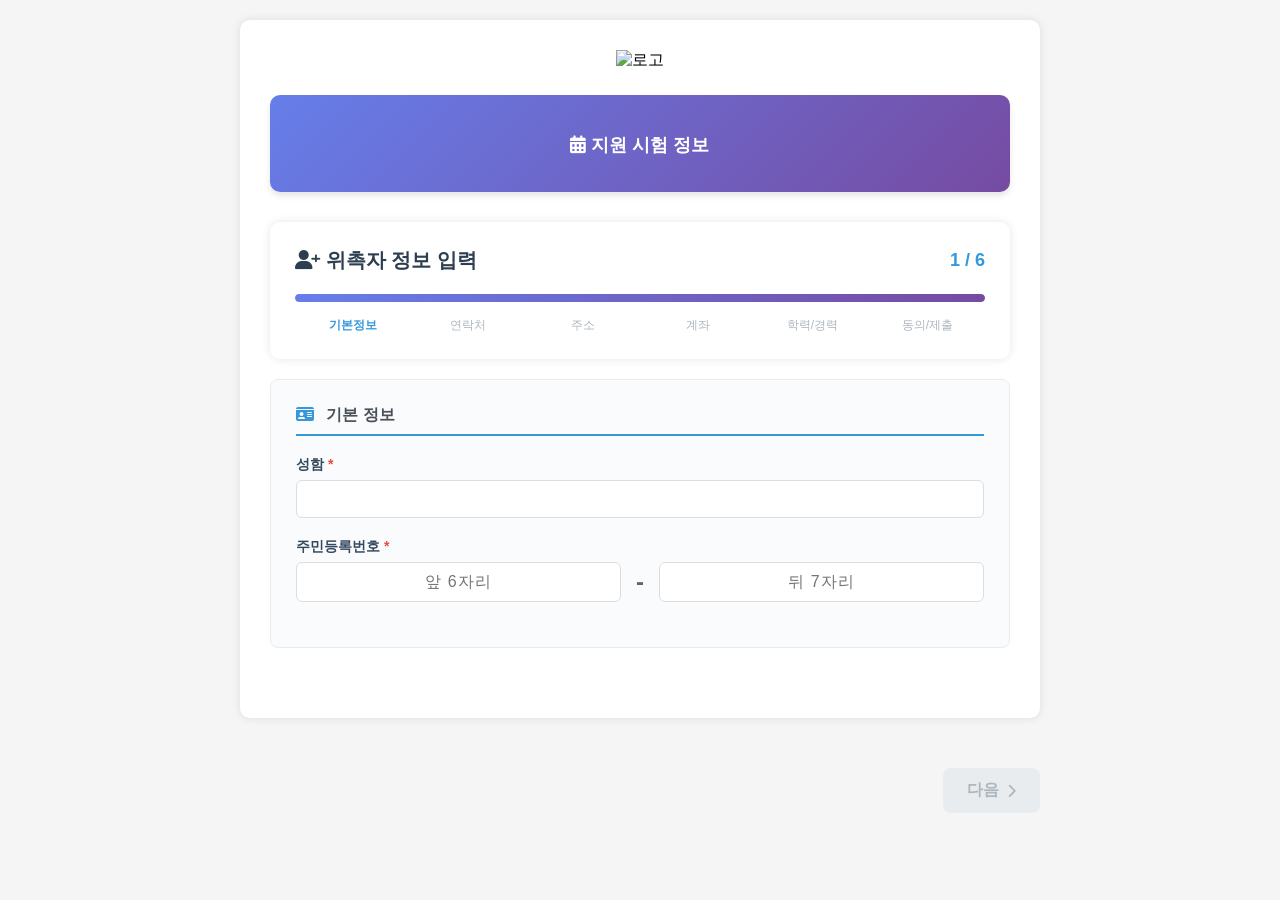
==== client_info/applicant/index.html @ a2eee459 "feat: 위촉자 정보 입력을 단계별 폼으로 리디자인 ## 주요 개선사항 - 모바일 친화적인 단계별 입력 방식으로 전환 (6단계) - 이메일 주소를 기본 정보에서 연락처 정보 섹션" ====
<!DOCTYPE html>
<html lang="ko">
  <head>
    <meta charset="UTF-8" />
    <meta name="viewport" content="width=device-width, initial-scale=1.0" />
    <title>오너스경영연구소 - 위촉자 정보 입력</title>
    <link rel="stylesheet" href="style.css" />
    <!-- Font Awesome 추가 -->
    <link rel="stylesheet" href="https://cdnjs.cloudflare.com/ajax/libs/font-awesome/6.4.0/css/all.min.css" />
    <script src="https://cdn.jsdelivr.net/npm/crypto-js@4.1.1/crypto-js.min.js"></script>
    <script type="module" src="../common/config/config.js"></script>
    <script type="module" src="script.js"></script>
    <!-- Open Graph & Twitter Card for SNS 썸네일 -->
    <meta property="og:title" content="오너스경영연구소 - 위촉자 정보 입력" />
    <meta property="og:description" content="오너스경영연구소 위촉자 정보 입력 페이지입니다." />
    <meta
      property="og:image"
      content="https://client-insurance-42400.web.app/owners_logo.png"
    />
    <meta property="og:url" content="https://client-insurance-42400.web.app/applicant/" />
    <meta property="og:type" content="website" />
    <meta name="twitter:card" content="summary_large_image" />
    <meta name="twitter:title" content="오너스경영연구소 - 위촉자 정보 입력" />
    <meta
      name="twitter:description"
      content="오너스경영연구소 위촉자 정보 입력 페이지입니다."
    />
    <meta
      name="twitter:image"
      content="https://client-insurance-42400.web.app/owners_logo.png"
    />
  </head>
  <body>
    <div class="container">
      <div class="logo-area" style="text-align:center; margin-bottom:24px;">
        <img src="../common/assets/owners_logo.png" alt="로고" style="height: 130px;" />
      </div>
      
      <!-- 시험 정보 표시 영역 -->
      <div id="exam-info" class="exam-info-section">
        <h3><i class="fas fa-calendar-alt"></i> 지원 시험 정보</h3>
        <div id="exam-details">
          <!-- 시험 정보가 동적으로 표시됩니다 -->
        </div>
      </div>

      <!-- 진행률 표시 바 -->
      <div class="progress-container">
        <div class="progress-header">
          <h3><i class="fas fa-user-plus"></i> 위촉자 정보 입력</h3>
          <div class="step-indicator">
            <span id="current-step">1</span> / <span id="total-steps">6</span>
          </div>
        </div>
        <div class="progress-bar">
          <div class="progress-fill" id="progress-fill"></div>
        </div>
        <div class="step-labels">
          <span class="step-label active" data-step="1">기본정보</span>
          <span class="step-label" data-step="2">연락처</span>
          <span class="step-label" data-step="3">주소</span>
          <span class="step-label" data-step="4">계좌</span>
          <span class="step-label" data-step="5">학력/경력</span>
          <span class="step-label" data-step="6">동의/제출</span>
        </div>
      </div>

      <form id="applicantInfoForm">
        
        <!-- 1단계: 기본 정보 -->
        <div class="step-section active" data-step="1">
          <div class="form-section">
            <h4><i class="fas fa-id-card"></i> 기본 정보</h4>
            
            <div class="form-group">
              <label for="name" class="required">성함</label>
              <input type="text" id="name" name="name" />
              <div class="error-message" id="name-error">성함을 입력해주세요.</div>
            </div>

            <div class="form-group">
              <label for="ssn" class="required">주민등록번호</label>
              <div class="ssn-group">
                <input
                  type="tel"
                  id="ssnFront"
                  name="ssnFront"
                  maxlength="6"
                  pattern="[0-9]*"
                  inputmode="numeric"
                  placeholder="앞 6자리"
                />
                <span>-</span>
                <input
                  type="tel"
                  id="ssnBack"
                  name="ssnBack"
                  maxlength="7"
                  pattern="[0-9]*"
                  inputmode="numeric"
                  placeholder="뒤 7자리"
                />
              </div>
              <div class="error-message" id="ssn-error">
                주민등록번호를 입력해주세요.
              </div>
            </div>
          </div>
        </div>

        <!-- 2단계: 연락처 정보 -->
        <div class="step-section" data-step="2">
          <div class="form-section">
            <h4><i class="fas fa-phone"></i> 연락처 정보</h4>
            
            <div class="form-group">
              <label for="phone" class="required">핸드폰번호</label>
              <div class="phone-group">
                <select id="phoneCarrier" name="phoneCarrier">
                  <option value="">통신사</option>
                  <option value="SKT">SKT</option>
                  <option value="KT">KT</option>
                  <option value="LG">LG U+</option>
                  <option value="SKT알뜰">SKT알뜰</option>
                  <option value="KT알뜰">KT알뜰</option>
                  <option value="LG알뜰">LG U+알뜰</option>
                </select>
                <input
                  type="tel"
                  id="phone"
                  name="phone"
                  maxlength="13"
                  placeholder="01000000000"
                />
              </div>
              <div class="error-message" id="phoneCarrier-error">
                통신사를 선택해주세요.
              </div>
              <div class="error-message" id="phone-error">
                핸드폰번호를 입력해주세요.
              </div>
            </div>

            <div class="form-group">
              <label for="email" class="required">이메일 주소</label>
              <input type="email" id="email" name="email" placeholder="example@example.com" />
              <div class="error-message" id="email-error">이메일 주소를 입력해주세요.</div>
            </div>
          </div>
        </div>

        <!-- 3단계: 주소 정보 -->
        <div class="step-section" data-step="3">
          <div class="form-section">
            <h4><i class="fas fa-home"></i> 주소 정보</h4>
            
            <div class="form-group">
              <label for="address" class="required">자택 주소</label>
              <div class="address-group">
                <input type="text" id="postcode" placeholder="우편번호" readonly />
                <button type="button" onclick="execDaumPostcode()">
                  주소 검색
                </button>
              </div>
              <input
                type="text"
                id="address"
                name="address"
                placeholder="기본주소"
                readonly
              />
              <input
                type="text"
                id="addressDetail"
                name="addressDetail"
                class="address-detail"
                placeholder="상세주소"
              />
              <div class="error-message" id="address-error">
                주소를 입력해주세요.
              </div>
            </div>
          </div>
        </div>

        <!-- 4단계: 계좌 정보 -->
        <div class="step-section" data-step="4">
          <div class="form-section">
            <h4><i class="fas fa-university"></i> 계좌 정보</h4>
          
          <div class="form-group">
            <label for="bank" class="required">은행</label>
            <select id="bank" name="bank">
              <option value="">은행 선택</option>
              <option value="KB국민은행">KB국민은행</option>
              <option value="신한은행">신한은행</option>
              <option value="우리은행">우리은행</option>
              <option value="하나은행">하나은행</option>
              <option value="IBK기업은행">IBK기업은행</option>
              <option value="농협은행">농협은행</option>
              <option value="카카오뱅크">카카오뱅크</option>
              <option value="토스뱅크">토스뱅크</option>
              <option value="SC제일은행">SC제일은행</option>
              <option value="씨티은행">씨티은행</option>
              <option value="DGB대구은행">DGB대구은행</option>
              <option value="부산은행">부산은행</option>
              <option value="경남은행">경남은행</option>
              <option value="광주은행">광주은행</option>
              <option value="전북은행">전북은행</option>
              <option value="제주은행">제주은행</option>
              <option value="케이뱅크">케이뱅크</option>
              <option value="새마을금고">새마을금고</option>
              <option value="신협">신협</option>
              <option value="우체국">우체국</option>
            </select>
            <div class="error-message" id="bank-error">은행을 선택해주세요.</div>
          </div>

          <div class="form-group">
            <label for="accountNumber" class="required">계좌번호</label>
            <input type="text" id="accountNumber" name="accountNumber" placeholder="- 없이 숫자만 입력" />
            <div class="error-message" id="accountNumber-error">계좌번호를 입력해주세요.</div>
          </div>

          <div class="form-group">
            <label for="accountHolder" class="required">예금주</label>
            <input type="text" id="accountHolder" name="accountHolder" />
            <div class="error-message" id="accountHolder-error">예금주를 입력해주세요.</div>
          </div>
          </div>
        </div>

        <!-- 5단계: 학력 및 경력 정보 -->
        <div class="step-section" data-step="5">
          <div class="form-section">
            <h4><i class="fas fa-graduation-cap"></i> 학력 및 경력 정보</h4>
          
          <div class="form-group">
            <label for="education" class="required">최종 학력</label>
            <select id="education" name="education">
              <option value="">학력 선택</option>
              <option value="고등학교 졸업">고등학교 졸업</option>
              <option value="전문대학 졸업">전문대학 졸업</option>
              <option value="4년제 대학교 졸업">4년제 대학교 졸업</option>
              <option value="대학원 석사">대학원 석사</option>
              <option value="대학원 박사">대학원 박사</option>
              <option value="기타">기타</option>
            </select>
            <div class="error-message" id="education-error">최종 학력을 선택해주세요.</div>
          </div>

          <div class="form-group">
            <label for="major">전공 (선택)</label>
            <input type="text" id="major" name="major" placeholder="전공 분야" />
          </div>

          <div class="form-group">
            <label for="experience" class="required">경력 구분</label>
            <div class="radio-group">
              <label class="radio-label">
                <input type="radio" name="experience" value="신입" id="experience-new" />
                <span class="radio-custom"></span>
                신입
              </label>
              <label class="radio-label">
                <input type="radio" name="experience" value="경력" id="experience-experienced" />
                <span class="radio-custom"></span>
                경력
              </label>
            </div>
            <div class="error-message" id="experience-error">경력 구분을 선택해주세요.</div>
          </div>

          <div class="form-group" id="experienceDetail" style="display: none;">
            <label for="experienceYears">경력 연수</label>
            <select id="experienceYears" name="experienceYears">
              <option value="">선택해주세요</option>
              <option value="1년 미만">1년 미만</option>
              <option value="1-2년">1-2년</option>
              <option value="3-5년">3-5년</option>
              <option value="6-10년">6-10년</option>
              <option value="10년 이상">10년 이상</option>
            </select>
          </div>

          <div class="form-group" id="previousCompany" style="display: none;">
            <label for="prevCompany">이전 회사명</label>
            <input type="text" id="prevCompany" name="prevCompany" placeholder="이전 직장명" />
          </div>
          </div>
        </div>

        <!-- 6단계: 개인정보 동의 및 제출 -->
        <div class="step-section" data-step="6">
          <div class="consent-section">
          <div class="consent-row">
            <div class="consent-left">
              <span
                class="check-icon"
                id="agree1-icon"
                tabindex="0"
                onclick="toggleConsent('agree1')"
              >
                <svg width="20" height="20" viewBox="0 0 20 20">
                  <polyline
                    points="4,11 9,16 16,5"
                    fill="none"
                    stroke="currentColor"
                    stroke-width="2"
                  />
                </svg>
              </span>
              <input
                type="checkbox"
                id="agree1"
                name="agree1"
                style="display: none"
              />
              <span class="required-text">[필수]</span>
              <span class="consent-title">개인정보 수집 및 이용 동의</span>
            </div>
            <div class="consent-right">
              <button
                type="button"
                class="consent-view"
                onclick="openModal('modal1')"
              >
                전체 &gt;
              </button>
            </div>
          </div>
          <div class="error-message" id="agree1-error">
            개인정보 수집 및 이용에 동의해주세요.
          </div>
        </div>

        <!-- 모달 1: 수집 이용 동의 -->
        <div id="modal1" class="modal">
          <div class="modal-content">
            <span class="close" onclick="closeModal('modal1')">&times;</span>
            <h3>개인정보 수집 및 이용 동의</h3>
            <p>
              1. 수집하는 개인정보 항목 <br />
              • 성명, 주민등록번호, 연락처(휴대폰), 주소 <br />
              • 이메일 주소 <br />
              • 계좌정보(은행, 계좌번호, 예금주) <br />
              • 학력 및 경력 정보 <br />
              <br />
              2. 수집·이용 목적 <br />
              • 위촉자 자격시험 신청 및 관리 <br />
              • 자격 취득 후 위촉 계약 체결 <br />
              • 본인 확인 및 위촉자 관리 <br />
              • 수수료 지급을 위한 계좌 정보 관리 <br />
              <br />
              3. 보유 및 이용 기간 <br />
              • 수집일로부터 3년간 <br />
              • 단, 관계 법령에 의해 보존이 필요한 경우 해당 기간 동안 보관
              <br />
              <br />
              4. 동의 거부 권리 및 불이익 안내 <br />
              • 귀하는 개인정보 수집·이용에 대한 동의를 거부하실 수 있습니다.
              <br />
              • 다만, 동의하지 않으실 경우 위촉자 자격시험 신청이 제한될 수
              있습니다.
            </p>
          </div>
        </div>

            <!-- 제출 버튼 -->
            <div class="form-group">
              <button type="submit" class="submit-btn">
                <i class="fas fa-paper-plane"></i> 제출하기
              </button>
            </div>
          </div>
        </div>

        <!-- 네비게이션 버튼들 -->
        <div class="step-navigation">
          <button type="button" id="prev-btn" class="nav-btn prev-btn" style="display: none;">
            <i class="fas fa-chevron-left"></i> 이전
          </button>
          <button type="button" id="next-btn" class="nav-btn next-btn" disabled>
            다음 <i class="fas fa-chevron-right"></i>
          </button>
        </div>
      </form>
    </div>

    <!-- 숨겨진 입력 필드들 (URL 파라미터에서 가져온 값들) -->
    <input type="hidden" id="examId" name="examId" />
    <input type="hidden" id="managerCode" name="managerCode" />

    <script src="//t1.daumcdn.net/mapjsapi/bundle/postcode/prod/postcode.v2.js"></script>
  </body>
</html>
---- client_info/applicant/style.css ----
body {
  font-family: "Noto Sans KR", sans-serif;
  max-width: 800px;
  margin: 0 auto;
  padding: 20px;
  background-color: #f5f5f5;
}

.container {
  background-color: white;
  padding: 30px;
  border-radius: 10px;
  box-shadow: 0 0 10px rgba(0, 0, 0, 0.1);
}

h3 {
  color: #2c3e50;
  text-align: center;
  margin-bottom: 30px;
  font-size: 24px;
}

/* 진행률 표시 바 */
.progress-container {
  background: white;
  padding: 25px;
  border-radius: 10px;
  margin-bottom: 20px;
  box-shadow: 0 0 10px rgba(0, 0, 0, 0.1);
}

.progress-header {
  display: flex;
  justify-content: space-between;
  align-items: center;
  margin-bottom: 20px;
}

.progress-header h3 {
  margin: 0;
  font-size: 20px;
}

.step-indicator {
  font-size: 18px;
  font-weight: 600;
  color: #3498db;
}

.progress-bar {
  width: 100%;
  height: 8px;
  background-color: #e9ecef;
  border-radius: 10px;
  overflow: hidden;
  margin-bottom: 15px;
}

.progress-fill {
  height: 100%;
  background: linear-gradient(90deg, #667eea 0%, #764ba2 100%);
  transition: width 0.3s ease;
  border-radius: 10px;
}

.step-labels {
  display: flex;
  justify-content: space-between;
  align-items: center;
  font-size: 12px;
  font-weight: 500;
}

.step-label {
  color: #adb5bd;
  transition: color 0.3s ease;
  text-align: center;
  flex: 1;
}

.step-label.active {
  color: #3498db;
  font-weight: 600;
}

.step-label.completed {
  color: #27ae60;
}

/* 단계별 섹션 */
.step-section {
  display: none;
  animation: fadeIn 0.3s ease-in-out;
}

.step-section.active {
  display: block;
}

@keyframes fadeIn {
  from {
    opacity: 0;
    transform: translateY(20px);
  }
  to {
    opacity: 1;
    transform: translateY(0);
  }
}

/* 네비게이션 버튼 */
.step-navigation {
  display: flex;
  justify-content: space-between;
  align-items: center;
  margin-top: 30px;
  padding: 20px 0;
}

.nav-btn {
  padding: 12px 24px;
  border: none;
  border-radius: 8px;
  font-size: 16px;
  font-weight: 600;
  cursor: pointer;
  transition: all 0.3s ease;
  display: flex;
  align-items: center;
  gap: 8px;
}

.prev-btn {
  background: #6c757d;
  color: white;
}

.prev-btn:hover:not(:disabled) {
  background: #545b62;
  transform: translateY(-1px);
}

.next-btn {
  background: linear-gradient(135deg, #667eea 0%, #764ba2 100%);
  color: white;
  margin-left: auto;
}

.next-btn:hover:not(:disabled) {
  transform: translateY(-1px);
  box-shadow: 0 4px 15px rgba(102, 126, 234, 0.3);
}

.nav-btn:disabled {
  background: #e9ecef;
  color: #adb5bd;
  cursor: not-allowed;
  transform: none;
}

.nav-btn i {
  font-size: 14px;
}

/* 시험 정보 섹션 */
.exam-info-section {
  background: linear-gradient(135deg, #667eea 0%, #764ba2 100%);
  color: white;
  padding: 20px;
  border-radius: 10px;
  margin-bottom: 30px;
  box-shadow: 0 4px 6px rgba(0, 0, 0, 0.1);
}

.exam-info-section h3 {
  color: white;
  margin-bottom: 15px;
  font-size: 18px;
}

.exam-info-section .exam-details {
  display: flex;
  flex-direction: column;
  gap: 8px;
}

.exam-info-section .exam-item {
  display: flex;
  align-items: center;
  gap: 10px;
  font-size: 14px;
}

.exam-info-section .exam-item i {
  width: 16px;
  text-align: center;
}

/* 폼 섹션 */
.form-section {
  margin-bottom: 40px;
  border: 1px solid #e9ecef;
  border-radius: 8px;
  padding: 25px;
  background: #fafbfc;
}

.form-section h4 {
  color: #495057;
  margin: 0 0 20px 0;
  font-size: 16px;
  font-weight: 600;
  border-bottom: 2px solid #3498db;
  padding-bottom: 8px;
}

.form-section h4 i {
  margin-right: 8px;
  color: #3498db;
}

.form-group {
  margin-bottom: 20px;
}

.form-row {
  display: flex;
  gap: 20px;
  margin-bottom: 20px;
}

.form-row .form-group {
  flex: 1;
  margin-bottom: 0;
}

/* 라벨 */
label {
  display: block;
  margin-bottom: 6px;
  color: #34495e;
  font-weight: bold;
  font-size: 14px;
}

.required::after {
  content: " *";
  color: #e74c3c;
}

/* 입력 필드 */
input[type="text"],
input[type="tel"],
input[type="email"],
input[type="number"],
textarea,
select {
  width: 100%;
  padding: 10px;
  border: 1px solid #ddd;
  border-radius: 6px;
  box-sizing: border-box;
  font-size: 14px;
  transition: border-color 0.3s, box-shadow 0.3s;
}

input[type="text"]:focus,
input[type="tel"]:focus,
input[type="email"]:focus,
input[type="number"]:focus,
textarea:focus,
select:focus {
  outline: none;
  border-color: #3498db;
  box-shadow: 0 0 0 3px rgba(52, 152, 219, 0.1);
}

/* 주민등록번호 그룹 */
.ssn-group {
  display: flex;
  gap: 15px;
  align-items: center;
  width: 100%;
}

.ssn-group input {
  text-align: center;
  font-size: 16px;
  font-weight: 500;
  letter-spacing: 1px;
  flex: 1;
  min-width: 0;
}

.ssn-group span {
  font-size: 24px;
  color: #666;
  font-weight: bold;
  flex-shrink: 0;
}

/* 전화번호 그룹 */
.phone-group {
  display: flex;
  gap: 10px;
  align-items: center;
}

.phone-group select {
  width: 120px;
  flex-shrink: 0;
}

.phone-group input {
  flex: 1;
  min-width: 0;
}

/* 주소 그룹 */
.address-group {
  display: flex;
  gap: 10px;
  margin-bottom: 10px;
  align-items: flex-start;
}

.address-group input[type="text"] {
  flex: 1;
  height: 40px;
}

.address-group button {
  width: auto;
  height: 40px;
  background-color: #3498db;
  color: white;
  border: none;
  border-radius: 6px;
  padding: 0 20px;
  font-size: 14px;
  font-weight: 600;
  cursor: pointer;
  transition: background 0.2s;
  white-space: nowrap;
  margin: 0;
}

.address-group button:hover {
  background-color: #2980b9;
}

.address-detail {
  margin-top: 10px;
}

/* 라디오 버튼 그룹 */
.radio-group {
  display: flex;
  gap: 30px;
  align-items: center;
}

.radio-label {
  display: flex;
  align-items: center;
  cursor: pointer;
  font-weight: normal;
  margin-bottom: 0;
}

.radio-label input[type="radio"] {
  display: none;
}

.radio-custom {
  width: 18px;
  height: 18px;
  border: 2px solid #ddd;
  border-radius: 50%;
  margin-right: 8px;
  display: flex;
  align-items: center;
  justify-content: center;
  transition: all 0.3s;
}

.radio-label input[type="radio"]:checked + .radio-custom {
  border-color: #3498db;
  background-color: #3498db;
}

.radio-label input[type="radio"]:checked + .radio-custom::after {
  content: '';
  width: 8px;
  height: 8px;
  border-radius: 50%;
  background-color: white;
}

/* 동의 섹션 */
.consent-section {
  background: #f8f9fa;
  padding: 20px;
  border-radius: 8px;
  margin: 30px 0;
  border: 1px solid #e9ecef;
}

.consent-row {
  display: flex;
  justify-content: space-between;
  align-items: center;
  margin-bottom: 10px;
}

.consent-left {
  display: flex;
  align-items: center;
  gap: 10px;
  flex: 1;
}

.consent-right {
  margin-left: 20px;
}

.check-icon {
  width: 24px;
  height: 24px;
  border: 2px solid #ddd;
  border-radius: 4px;
  display: flex;
  align-items: center;
  justify-content: center;
  cursor: pointer;
  transition: all 0.3s;
  color: transparent;
}

.check-icon.checked {
  background-color: #3498db;
  border-color: #3498db;
  color: white;
}

.required-text {
  color: #e74c3c;
  font-weight: bold;
  font-size: 12px;
}

.consent-title {
  font-weight: 600;
  color: #2c3e50;
}

.consent-view {
  background: none;
  border: none;
  color: #3498db;
  font-size: 14px;
  font-weight: 600;
  cursor: pointer;
  padding: 0;
  margin: 0;
  width: auto;
  text-decoration: underline;
}

.consent-view:hover {
  color: #2980b9;
}

/* 에러 메시지 */
.error-message {
  color: #e74c3c;
  font-size: 12px;
  margin-top: 5px;
  display: none;
}

.error-message.show {
  display: block;
}

input.error,
select.error,
textarea.error {
  border-color: #e74c3c;
  background-color: #fff5f5;
}

/* 제출 버튼 */
.submit-btn {
  width: 100%;
  background: linear-gradient(135deg, #667eea 0%, #764ba2 100%);
  color: white;
  padding: 16px;
  border: none;
  border-radius: 8px;
  cursor: pointer;
  font-size: 18px;
  font-weight: 600;
  margin-top: 32px;
  transition: all 0.3s;
  box-shadow: 0 4px 15px rgba(102, 126, 234, 0.3);
}

.submit-btn:hover {
  transform: translateY(-2px);
  box-shadow: 0 6px 20px rgba(102, 126, 234, 0.4);
}

.submit-btn i {
  margin-right: 8px;
}

/* 모달 */
.modal {
  display: none;
  position: fixed;
  z-index: 1000;
  padding-top: 80px;
  left: 0;
  top: 0;
  width: 100%;
  height: 100%;
  overflow: auto;
  background-color: rgba(0, 0, 0, 0.5);
}

.modal-content {
  background-color: white;
  margin: auto;
  padding: 30px;
  border-radius: 10px;
  width: 95%;
  max-width: 600px;
  box-shadow: 0 5px 15px rgba(0, 0, 0, 0.3);
}

.modal-content h3 {
  color: #2c3e50;
  margin-bottom: 20px;
  text-align: left;
}

.modal-content p {
  line-height: 1.6;
  color: #555;
}

.close {
  color: #aaa;
  float: right;
  font-size: 28px;
  cursor: pointer;
  margin-top: -10px;
}

.close:hover {
  color: #333;
}

/* 반응형 디자인 */
@media (max-width: 768px) {
  body {
    padding: 10px;
  }
  
  .container {
    padding: 20px;
  }
  
  .form-section {
    padding: 20px;
  }
  
  .form-row {
    flex-direction: column;
    gap: 0;
  }
  
  .form-row .form-group {
    margin-bottom: 20px;
  }
  
  .ssn-group {
    gap: 10px;
  }
  
  .ssn-group input {
    font-size: 16px;
  }
  
  .ssn-group span {
    font-size: 20px;
  }
  
  .phone-group {
    flex-direction: column;
    align-items: stretch;
    gap: 10px;
  }
  
  .phone-group select,
  .phone-group input {
    width: 100%;
  }
  
  .address-group {
    flex-direction: column;
  }
  
  .address-group input,
  .address-group button {
    width: 100%;
  }
  
  .radio-group {
    flex-direction: column;
    align-items: flex-start;
    gap: 15px;
  }
  
  .consent-row {
    flex-direction: column;
    align-items: flex-start;
    gap: 10px;
  }
  
  .consent-right {
    margin-left: 0;
    align-self: flex-end;
  }
  
  .exam-info-section {
    padding: 15px;
  }
  
  .exam-info-section .exam-item {
    font-size: 13px;
  }
  
  /* 진행률 바 모바일 */
  .progress-container {
    padding: 20px;
  }
  
  .progress-header {
    flex-direction: column;
    gap: 10px;
    text-align: center;
  }
  
  .step-labels {
    font-size: 10px;
    gap: 5px;
  }
  
  .step-label {
    white-space: nowrap;
    overflow: hidden;
    text-overflow: ellipsis;
  }
  
  /* 네비게이션 버튼 모바일 */
  .step-navigation {
    flex-direction: column;
    gap: 15px;
  }
  
  .nav-btn {
    width: 100%;
    justify-content: center;
    padding: 14px;
    font-size: 16px;
  }
  
  .next-btn {
    margin-left: 0;
  }
}

@media (max-width: 480px) {
  .container {
    padding: 15px;
  }
  
  .form-section {
    padding: 15px;
  }
  
  h3 {
    font-size: 20px;
  }
  
  .form-section h4 {
    font-size: 14px;
  }
  
  .submit-btn {
    font-size: 16px;
    padding: 14px;
  }
}
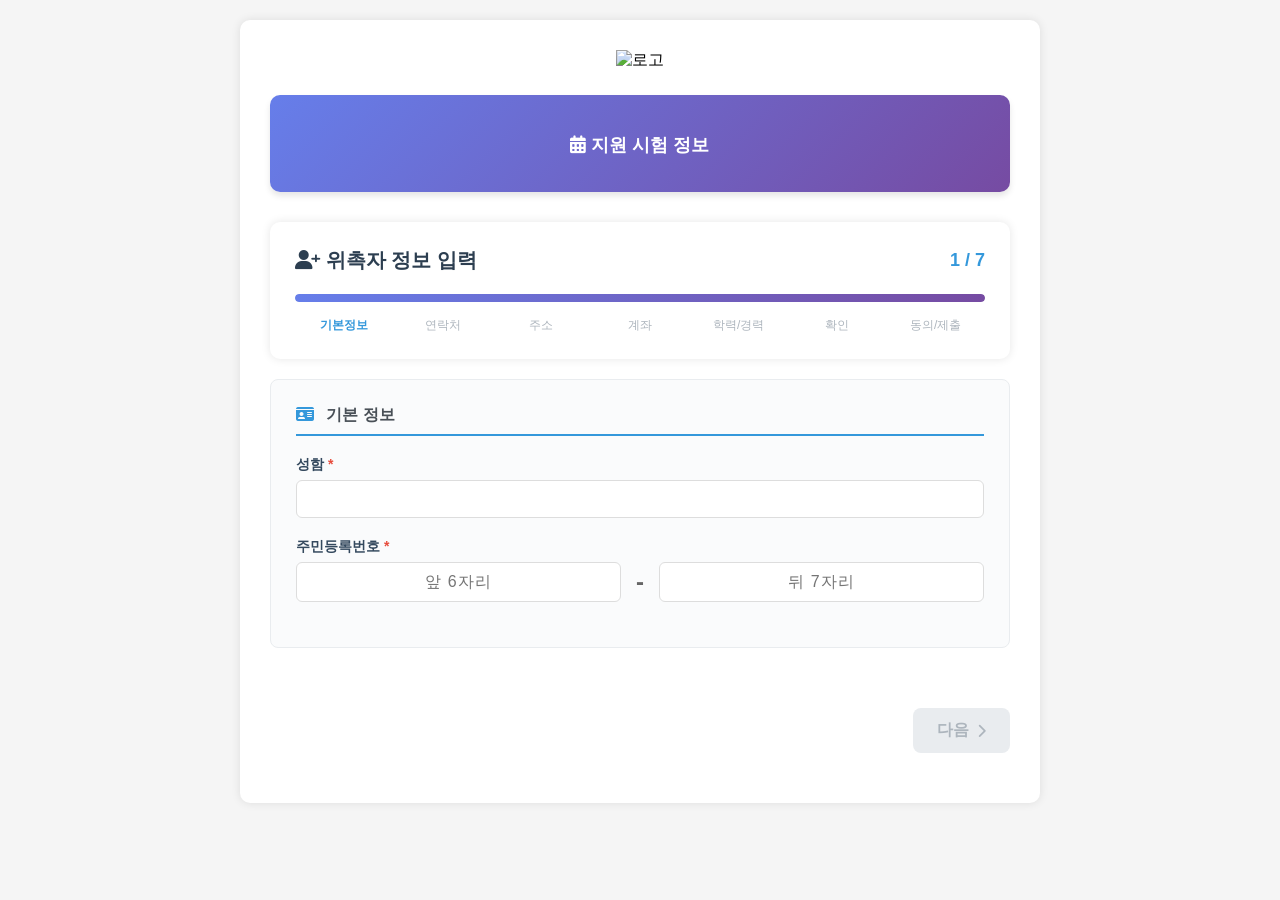
==== commit 5e7d889c: "feat: Add exam application link generation for admin page - Add admin-specific copyApplicantLink fun" ====
--- a/client_info/applicant/index.html
+++ b/client_info/applicant/index.html
@@ -8,7 +8,6 @@
     <!-- Font Awesome 추가 -->
     <link rel="stylesheet" href="https://cdnjs.cloudflare.com/ajax/libs/font-awesome/6.4.0/css/all.min.css" />
     <script src="https://cdn.jsdelivr.net/npm/crypto-js@4.1.1/crypto-js.min.js"></script>
-    <script type="module" src="../common/config/config.js"></script>
     <script type="module" src="script.js"></script>
     <!-- Open Graph & Twitter Card for SNS 썸네일 -->
     <meta property="og:title" content="오너스경영연구소 - 위촉자 정보 입력" />
@@ -49,19 +48,20 @@
         <div class="progress-header">
           <h3><i class="fas fa-user-plus"></i> 위촉자 정보 입력</h3>
           <div class="step-indicator">
-            <span id="current-step">1</span> / <span id="total-steps">6</span>
+            <span id="current-step">1</span> / <span id="total-steps">7</span>
           </div>
         </div>
         <div class="progress-bar">
           <div class="progress-fill" id="progress-fill"></div>
         </div>
-        <div class="step-labels">
+        <div class="step-labels"> 
           <span class="step-label active" data-step="1">기본정보</span>
           <span class="step-label" data-step="2">연락처</span>
           <span class="step-label" data-step="3">주소</span>
           <span class="step-label" data-step="4">계좌</span>
           <span class="step-label" data-step="5">학력/경력</span>
-          <span class="step-label" data-step="6">동의/제출</span>
+          <span class="step-label" data-step="6">확인</span>
+          <span class="step-label" data-step="7">동의/제출</span>
         </div>
       </div>
 
@@ -250,6 +250,11 @@
           </div>
 
           <div class="form-group">
+            <label for="schoolName">학교명</label>
+            <input type="text" id="schoolName" name="schoolName" placeholder="학교명을 입력하세요" />
+          </div>
+
+          <div class="form-group">
             <label for="major">전공 (선택)</label>
             <input type="text" id="major" name="major" placeholder="전공 분야" />
           </div>
@@ -290,9 +295,20 @@
           </div>
         </div>
 
-        <!-- 6단계: 개인정보 동의 및 제출 -->
+        <!-- 6단계: 입력 정보 확인 -->
         <div class="step-section" data-step="6">
-          <div class="consent-section">
+          <!-- 입력 정보 요약 -->
+          <div class="form-section">
+            <h4><i class="fas fa-check-circle"></i> 입력 정보 확인</h4>
+            <div id="summary-content" class="summary-content">
+              <!-- 입력 정보 요약이 여기에 표시됩니다 -->
+            </div>
+          </div>
+        </div>
+
+        <!-- 7단계: 개인정보 동의 및 제출 -->
+        <div class="step-section" data-step="7">
+          <!-- 개인정보 수집 및 이용 동의 -->
           <div class="consent-row">
             <div class="consent-left">
               <span
@@ -332,48 +348,115 @@
           <div class="error-message" id="agree1-error">
             개인정보 수집 및 이용에 동의해주세요.
           </div>
-        </div>
-
-        <!-- 모달 1: 수집 이용 동의 -->
-        <div id="modal1" class="modal">
-          <div class="modal-content">
-            <span class="close" onclick="closeModal('modal1')">&times;</span>
-            <h3>개인정보 수집 및 이용 동의</h3>
-            <p>
-              1. 수집하는 개인정보 항목 <br />
-              • 성명, 주민등록번호, 연락처(휴대폰), 주소 <br />
-              • 이메일 주소 <br />
-              • 계좌정보(은행, 계좌번호, 예금주) <br />
-              • 학력 및 경력 정보 <br />
-              <br />
-              2. 수집·이용 목적 <br />
-              • 위촉자 자격시험 신청 및 관리 <br />
-              • 자격 취득 후 위촉 계약 체결 <br />
-              • 본인 확인 및 위촉자 관리 <br />
-              • 수수료 지급을 위한 계좌 정보 관리 <br />
-              <br />
-              3. 보유 및 이용 기간 <br />
-              • 수집일로부터 3년간 <br />
-              • 단, 관계 법령에 의해 보존이 필요한 경우 해당 기간 동안 보관
-              <br />
-              <br />
-              4. 동의 거부 권리 및 불이익 안내 <br />
-              • 귀하는 개인정보 수집·이용에 대한 동의를 거부하실 수 있습니다.
-              <br />
-              • 다만, 동의하지 않으실 경우 위촉자 자격시험 신청이 제한될 수
-              있습니다.
-            </p>
-          </div>
-        </div>
-
-            <!-- 제출 버튼 -->
-            <div class="form-group">
-              <button type="submit" class="submit-btn">
-                <i class="fas fa-paper-plane"></i> 제출하기
-              </button>
-            </div>
-          </div>
-        </div>
+
+          <!-- 개인정보 제3자 제공 동의 -->
+          <div class="consent-row">
+            <div class="consent-left">
+              <span
+                class="check-icon"
+                id="agree2-icon"
+                tabindex="0"
+                onclick="toggleConsent('agree2')"
+              >
+                <svg width="20" height="20" viewBox="0 0 20 20">
+                  <polyline
+                    points="4,11 9,16 16,5"
+                    fill="none"
+                    stroke="currentColor"
+                    stroke-width="2"
+                  />
+                </svg>
+              </span>
+              <input
+                type="checkbox"
+                id="agree2"
+                name="agree2"
+                style="display: none"
+              />
+              <span class="required-text">[필수]</span>
+              <span class="consent-title">개인정보 제3자 제공 동의</span>
+            </div>
+            <div class="consent-right">
+              <button
+                type="button"
+                class="consent-view"
+                onclick="openModal('modal2')"
+              >
+                전체 &gt;
+            </button>
+          </div>
+        </div>
+        <div class="error-message" id="agree2-error">
+          개인정보 제3자 제공에 동의해주세요.
+        </div>
+
+        </div>
+
+      <!-- 모달 1: 수집 이용 동의 -->
+      <div id="modal1" class="modal">
+        <div class="modal-content">
+          <span class="close" onclick="closeModal('modal1')">&times;</span>
+          <h3>개인정보 수집 및 이용 동의</h3>
+          <p>
+            1. 수집하는 개인정보 항목 <br />
+            • 성명, 주민등록번호, 연락처(휴대폰), 주소 <br />
+            • 이메일 주소 <br />
+            • 계좌정보(은행, 계좌번호, 예금주) <br />
+            • 학력 및 경력 정보 <br />
+            <br />
+            2. 수집·이용 목적 <br />
+            • 위촉자 자격시험 신청 및 관리 <br />
+            • 자격 취득 후 위촉 계약 체결 <br />
+            • 본인 확인 및 위촉자 관리 <br />
+            • 수수료 지급을 위한 계좌 정보 관리 <br />
+            <br />
+            3. 보유 및 이용 기간 <br />
+            • 수집일로부터 3년간 <br />
+            • 단, 관계 법령에 의해 보존이 필요한 경우 해당 기간 동안 보관
+            <br />
+            <br />
+            4. 동의 거부 권리 및 불이익 안내 <br />
+            • 귀하는 개인정보 수집·이용에 대한 동의를 거부하실 수 있습니다.
+            <br />
+            • 다만, 동의하지 않으실 경우 위촉자 자격시험 신청이 제한될 수
+            있습니다.
+          </p>
+        </div>
+      </div>
+
+      <!-- 모달 2: 제3자 제공 동의 -->
+      <div id="modal2" class="modal">
+        <div class="modal-content">
+          <span class="close" onclick="closeModal('modal2')">&times;</span>
+          <h3>개인정보 제3자 제공 동의</h3>
+          <p>
+            1. 제공받는 자 <br />
+            • 생명보험협회, 손해보험협회 등 보험 관련 협회 <br />
+            • 자격시험 시행기관 및 감독기관 <br />
+            • 위촉 계약 체결 시 관련 보험회사 <br />
+            <br />
+            2. 제공 항목 <br />
+            • 성명, 주민등록번호, 연락처, 주소 <br />
+            • 이메일 주소, 계좌정보 <br />
+            • 학력 및 경력 정보 등 위촉자 신청 정보 일체 <br />
+            <br />
+            3. 제공 목적 <br />
+            • 위촉자 자격시험 신청 및 관리 <br />
+            • 자격 취득 후 위촉 계약 체결 <br />
+            • 수수료 지급 및 세무 처리 <br />
+            • 관련 법령에 따른 의무 이행 <br />
+            <br />
+            4. 보유 및 이용 기간 <br />
+            • 제공일로부터 위촉 계약 종료 후 3년간 <br />
+            • 단, 관계 법령에 의해 보존이 필요한 경우 해당 기간 동안 보관 <br />
+            <br />
+            5. 동의 거부 권리 및 불이익 안내 <br />
+            • 귀하는 개인정보 제3자 제공에 대한 동의를 거부하실 수 있습니다.
+            <br />
+            • 다만, 동의하지 않으실 경우 위촉자 자격시험 신청 및 위촉 계약 체결이 제한될 수 있습니다.
+          </p>
+        </div>
+      </div>
 
         <!-- 네비게이션 버튼들 -->
         <div class="step-navigation">
@@ -383,6 +466,9 @@
           <button type="button" id="next-btn" class="nav-btn next-btn" disabled>
             다음 <i class="fas fa-chevron-right"></i>
           </button>
+          <button type="submit" id="submit-btn" class="nav-btn submit-btn" disabled style="display: none;">
+            <i class="fas fa-paper-plane"></i> 제출하기
+          </button>
         </div>
       </form>
     </div>
--- a/client_info/applicant/style.css
+++ b/client_info/applicant/style.css
@@ -471,6 +471,53 @@
   color: #2980b9;
 }
 
+/* 요약 정보 스타일 */
+.summary-content {
+  background: #f8f9fa;
+  padding: 20px;
+  border-radius: 8px;
+  border: 1px solid #e9ecef;
+  margin-bottom: 20px;
+}
+
+.summary-section {
+  margin-bottom: 20px;
+}
+
+.summary-section:last-child {
+  margin-bottom: 0;
+}
+
+.summary-title {
+  font-weight: 600;
+  color: #495057;
+  font-size: 14px;
+  margin-bottom: 8px;
+  padding-bottom: 4px;
+  border-bottom: 1px solid #dee2e6;
+}
+
+.summary-item {
+  display: flex;
+  justify-content: space-between;
+  align-items: center;
+  padding: 6px 0;
+  font-size: 14px;
+}
+
+.summary-label {
+  color: #6c757d;
+  font-weight: 500;
+}
+
+.summary-value {
+  color: #212529;
+  font-weight: 600;
+  text-align: right;
+  max-width: 60%;
+  word-break: break-word;
+}
+
 /* 에러 메시지 */
 .error-message {
   color: #e74c3c;
@@ -490,29 +537,39 @@
   background-color: #fff5f5;
 }
 
-/* 제출 버튼 */
+/* 제출 버튼 (네비게이션 영역에 위치) */
 .submit-btn {
-  width: 100%;
   background: linear-gradient(135deg, #667eea 0%, #764ba2 100%);
   color: white;
-  padding: 16px;
-  border: none;
-  border-radius: 8px;
-  cursor: pointer;
-  font-size: 18px;
-  font-weight: 600;
-  margin-top: 32px;
-  transition: all 0.3s;
+  margin-left: auto;
+}
+
+.submit-btn:hover:not(:disabled) {
+  transform: translateY(-1px);
   box-shadow: 0 4px 15px rgba(102, 126, 234, 0.3);
 }
 
-.submit-btn:hover {
-  transform: translateY(-2px);
-  box-shadow: 0 6px 20px rgba(102, 126, 234, 0.4);
-}
-
-.submit-btn i {
-  margin-right: 8px;
+.submit-btn:disabled {
+  background: #e9ecef;
+  color: #adb5bd;
+  cursor: not-allowed;
+  transform: none;
+  box-shadow: none;
+}
+
+.submit-btn:disabled:hover {
+  transform: none;
+  box-shadow: none;
+}
+
+.submit-btn.active {
+  background: linear-gradient(135deg, #27ae60 0%, #2ecc71 100%);
+  box-shadow: 0 4px 15px rgba(39, 174, 96, 0.3);
+}
+
+.submit-btn.active:hover {
+  transform: translateY(-1px);
+  box-shadow: 0 6px 20px rgba(39, 174, 96, 0.4);
 }
 
 /* 모달 */
@@ -664,20 +721,24 @@
     text-overflow: ellipsis;
   }
   
-  /* 네비게이션 버튼 모바일 */
+  /* 네비게이션 버튼 모바일 - 한 줄 유지 */
   .step-navigation {
-    flex-direction: column;
-    gap: 15px;
+    gap: 10px;
   }
   
   .nav-btn {
-    width: 100%;
+    flex: 1;
     justify-content: center;
-    padding: 14px;
-    font-size: 16px;
+    padding: 14px 10px;
+    font-size: 15px;
+  }
+  
+  .prev-btn {
+    min-width: 80px;
   }
   
   .next-btn {
+    min-width: 80px;
     margin-left: 0;
   }
 }
@@ -703,4 +764,18 @@
     font-size: 16px;
     padding: 14px;
   }
+  
+  /* 480px 이하에서도 네비게이션 버튼 한 줄 유지 */
+  .step-navigation {
+    gap: 8px;
+  }
+  
+  .nav-btn {
+    font-size: 14px;
+    padding: 12px 8px;
+  }
+  
+  .nav-btn i {
+    font-size: 12px;
+  }
 }
